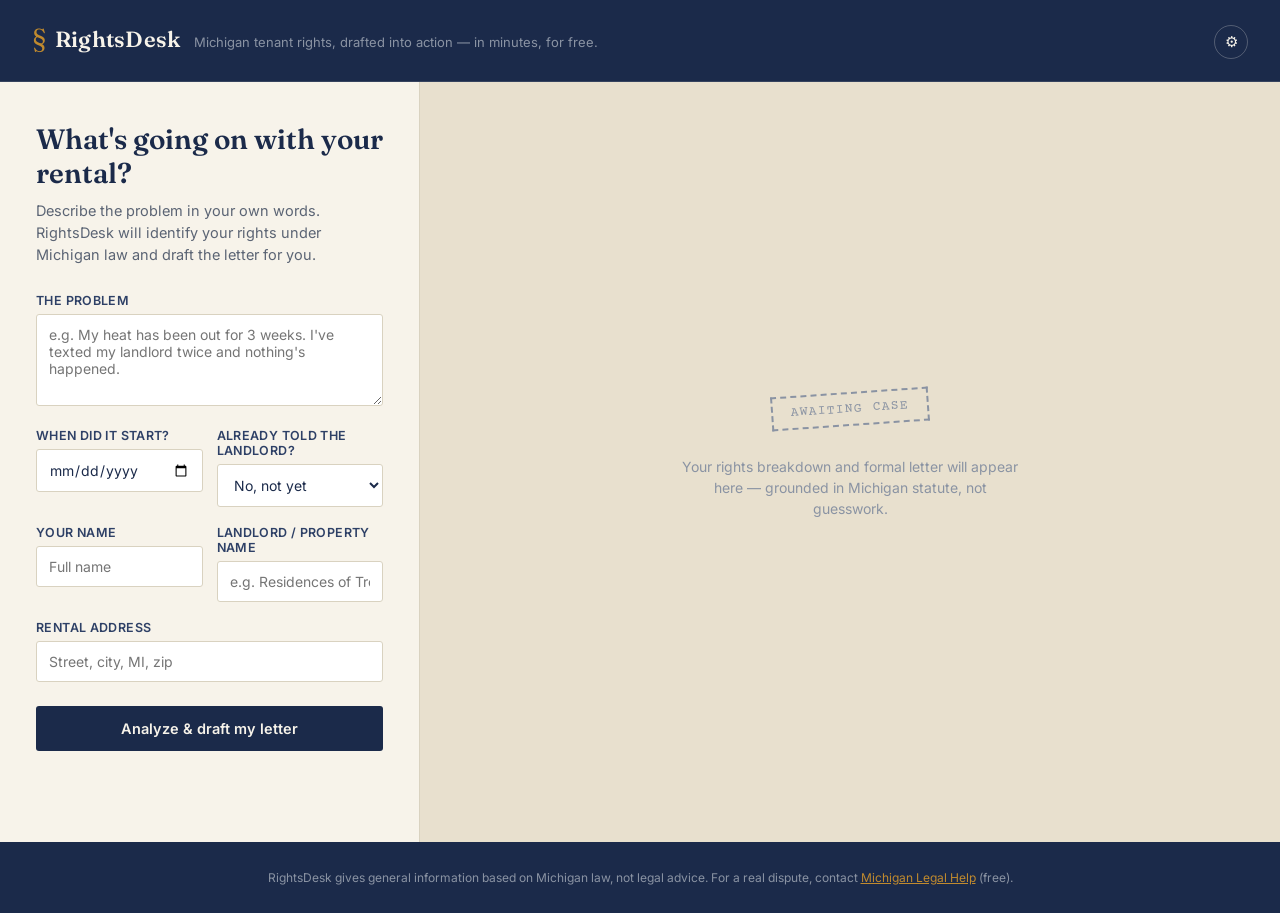
==== index.html @ 95d4bfec "Deploying RightsDesk" ====
<!DOCTYPE html>
<html lang="en">
<head>
<meta charset="UTF-8">
<meta name="viewport" content="width=device-width, initial-scale=1.0">
<title>RightsDesk — Know your rights. Send the letter.</title>
<link rel="preconnect" href="https://fonts.googleapis.com">
<link href="https://fonts.googleapis.com/css2?family=Fraunces:opsz,wght@9..144,400;9..144,500;9..144,600&family=Inter:wght@400;500;600;700&family=Courier+Prime&display=swap" rel="stylesheet">
<link rel="stylesheet" href="style.css">
</head>
<body>

<header class="topbar">
  <div class="brand">
    <span class="brand-mark">§</span>
    <span class="brand-name">RightsDesk</span>
  </div>
  <div class="brand-sub">Michigan tenant rights, drafted into action — in minutes, for free.</div>
  <button id="settingsBtn" class="settings-btn" title="API Key settings">⚙</button>
</header>

<div id="settingsPanel" class="settings-panel hidden">
  <label for="apiKeyInput">Local dev key (only for testing on your own machine)</label>
  <input type="password" id="apiKeyInput" placeholder="Paste a free key from aistudio.google.com/apikey">
  <button id="saveKeyBtn">Save</button>
  <p class="settings-note">Leave empty on the real deployed site — visitors don't need a key, the server handles it. Only fill this in for local testing in VS Code.</p>
</div>

<main class="workspace">

  <!-- LEFT: intake -->
  <section class="intake" aria-label="Describe your situation">
    <h1>What's going on with your rental?</h1>
    <p class="lede">Describe the problem in your own words. RightsDesk will identify your rights under Michigan law and draft the letter for you.</p>

    <form id="intakeForm">
      <div class="field">
        <label for="issue">The problem</label>
        <textarea id="issue" rows="4" placeholder="e.g. My heat has been out for 3 weeks. I've texted my landlord twice and nothing's happened." required></textarea>
      </div>

      <div class="field-row">
        <div class="field">
          <label for="startDate">When did it start?</label>
          <input type="date" id="startDate">
        </div>
        <div class="field">
          <label for="notifiedBefore">Already told the landlord?</label>
          <select id="notifiedBefore">
            <option value="no">No, not yet</option>
            <option value="verbal">Yes, verbally / by text</option>
            <option value="written">Yes, in writing already</option>
          </select>
        </div>
      </div>

      <div class="field-row">
        <div class="field">
          <label for="tenantName">Your name</label>
          <input type="text" id="tenantName" placeholder="Full name">
        </div>
        <div class="field">
          <label for="landlordName">Landlord / property name</label>
          <input type="text" id="landlordName" placeholder="e.g. Residences of Troy Apartments">
        </div>
      </div>

      <div class="field">
        <label for="address">Rental address</label>
        <input type="text" id="address" placeholder="Street, city, MI, zip">
      </div>

      <button type="submit" id="analyzeBtn" class="primary-btn">
        <span class="btn-label">Analyze &amp; draft my letter</span>
      </button>
    </form>

    <div id="statusLine" class="status-line" aria-live="polite"></div>
  </section>

  <!-- RIGHT: result -->
  <section class="result" aria-label="Your rights and drafted letter">

    <div id="emptyState" class="empty-state">
      <div class="stamp-empty">AWAITING CASE</div>
      <p>Your rights breakdown and formal letter will appear here — grounded in Michigan statute, not guesswork.</p>
    </div>

    <div id="resultContent" class="result-content hidden">

      <div class="rights-box">
        <h2>Your rights, in plain English</h2>
        <div id="rightsExplanation"></div>
      </div>

      <div class="letter-wrap">
        <div class="stamp" id="letterStamp">DRAFT</div>
        <div class="letter-paper" id="letterPaper">
          <div class="letter-body" id="letterBody"></div>
        </div>
      </div>

      <div class="actions">
        <button id="copyBtn" class="secondary-btn">Copy letter</button>
        <button id="emailBtn" class="secondary-btn">Open as email</button>
      </div>

      <div class="escalation-box" id="escalationBox">
        <h2>If this doesn't get fixed</h2>
        <div id="escalationSteps"></div>
      </div>
    </div>
  </section>

</main>

<footer class="footer">
  <p>RightsDesk gives general information based on Michigan law, not legal advice. For a real dispute, contact <a href="https://michiganlegalhelp.org" target="_blank" rel="noopener">Michigan Legal Help</a> (free).</p>
</footer>

<script src="app.js"></script>
</body>
</html>
---- style.css ----
:root {
  --ink: #1B2A4A;
  --ink-soft: #2E4066;
  --paper: #F7F3EA;
  --paper-shadow: #E8E0CE;
  --brass: #C08A2E;
  --brass-dim: #A97A28;
  --alert: #B4432F;
  --slate: #5B6474;
  --slate-light: #8A93A3;
  --line: #D9D2C0;

  --serif: 'Fraunces', Georgia, serif;
  --sans: 'Inter', -apple-system, sans-serif;
  --mono: 'Courier Prime', 'Courier New', monospace;
}

* { box-sizing: border-box; }

html, body {
  margin: 0;
  padding: 0;
  background: var(--ink);
  color: var(--ink);
  font-family: var(--sans);
}

/* ---------- Topbar ---------- */

.topbar {
  display: flex;
  align-items: baseline;
  gap: 14px;
  padding: 22px 32px;
  background: var(--ink);
  color: var(--paper);
  border-bottom: 1px solid rgba(247,243,234,0.12);
  position: relative;
}

.brand { display: flex; align-items: baseline; gap: 8px; }

.brand-mark {
  font-family: var(--serif);
  font-size: 26px;
  color: var(--brass);
}

.brand-name {
  font-family: var(--serif);
  font-weight: 600;
  font-size: 22px;
  letter-spacing: 0.01em;
}

.brand-sub {
  font-size: 13px;
  color: var(--slate-light);
  font-weight: 400;
}

.settings-btn {
  margin-left: auto;
  background: none;
  border: 1px solid rgba(247,243,234,0.25);
  color: var(--paper);
  border-radius: 50%;
  width: 34px;
  height: 34px;
  cursor: pointer;
  font-size: 15px;
}
.settings-btn:hover { border-color: var(--brass); color: var(--brass); }

.settings-panel {
  position: absolute;
  top: 68px;
  right: 32px;
  background: var(--paper);
  padding: 18px 20px;
  border-radius: 4px;
  box-shadow: 0 12px 30px rgba(0,0,0,0.35);
  z-index: 20;
  width: 300px;
}
.settings-panel.hidden { display: none; }
.settings-panel label { display: block; font-size: 12.5px; color: var(--slate); margin-bottom: 8px; }
.settings-panel a { color: var(--brass-dim); }
.settings-panel input {
  width: 100%;
  padding: 9px 10px;
  border: 1px solid var(--line);
  border-radius: 3px;
  font-family: var(--sans);
  margin-bottom: 10px;
}
.settings-panel button {
  background: var(--ink);
  color: var(--paper);
  border: none;
  padding: 8px 16px;
  border-radius: 3px;
  cursor: pointer;
  font-size: 13px;
}
.settings-note { font-size: 11px; color: var(--slate-light); margin: 10px 0 0; }

/* ---------- Workspace ---------- */

.workspace {
  display: grid;
  grid-template-columns: 420px 1fr;
  min-height: calc(100vh - 140px);
  background: var(--paper);
}

@media (max-width: 900px) {
  .workspace { grid-template-columns: 1fr; }
}

.intake {
  padding: 40px 36px;
  border-right: 1px solid var(--line);
  background: var(--paper);
}

.intake h1 {
  font-family: var(--serif);
  font-size: 28px;
  font-weight: 600;
  margin: 0 0 10px;
  color: var(--ink);
}

.lede {
  color: var(--slate);
  font-size: 14.5px;
  line-height: 1.5;
  margin: 0 0 28px;
}

.field { margin-bottom: 18px; }
.field-row { display: flex; gap: 14px; }
.field-row .field { flex: 1; }

label {
  display: block;
  font-size: 12.5px;
  font-weight: 600;
  color: var(--ink-soft);
  margin-bottom: 6px;
  text-transform: uppercase;
  letter-spacing: 0.03em;
}

textarea, input[type=text], input[type=date], select {
  width: 100%;
  padding: 11px 12px;
  border: 1px solid var(--line);
  border-radius: 3px;
  background: #fff;
  font-family: var(--sans);
  font-size: 14px;
  color: var(--ink);
}

textarea:focus, input:focus, select:focus {
  outline: none;
  border-color: var(--brass);
  box-shadow: 0 0 0 3px rgba(192,138,46,0.15);
}

.primary-btn {
  width: 100%;
  background: var(--ink);
  color: var(--paper);
  border: none;
  padding: 14px 18px;
  border-radius: 3px;
  font-family: var(--sans);
  font-weight: 600;
  font-size: 14.5px;
  cursor: pointer;
  margin-top: 6px;
  transition: background 0.15s;
}
.primary-btn:hover { background: var(--ink-soft); }
.primary-btn:disabled { opacity: 0.55; cursor: wait; }

.status-line {
  margin-top: 14px;
  font-size: 13px;
  color: var(--brass-dim);
  min-height: 18px;
}

/* ---------- Result ---------- */

.result {
  padding: 40px 44px;
  background: var(--paper-shadow);
  overflow-y: auto;
}

.empty-state {
  height: 100%;
  display: flex;
  flex-direction: column;
  align-items: center;
  justify-content: center;
  text-align: center;
  color: var(--slate-light);
  gap: 16px;
  padding: 40px;
}

.stamp-empty {
  font-family: var(--mono);
  border: 2px dashed var(--slate-light);
  color: var(--slate-light);
  padding: 8px 18px;
  transform: rotate(-4deg);
  font-size: 13px;
  letter-spacing: 0.08em;
}

.empty-state p { max-width: 340px; font-size: 14px; line-height: 1.5; }

.result-content.hidden, .empty-state.hidden { display: none; }

.rights-box {
  background: #fff;
  border: 1px solid var(--line);
  border-left: 4px solid var(--brass);
  padding: 22px 26px;
  border-radius: 4px;
  margin-bottom: 28px;
}

.rights-box h2, .escalation-box h2 {
  font-family: var(--serif);
  font-size: 17px;
  margin: 0 0 12px;
  color: var(--ink);
}

#rightsExplanation ul { margin: 0; padding-left: 20px; }
#rightsExplanation li { margin-bottom: 8px; font-size: 14px; line-height: 1.55; color: var(--ink-soft); }
#rightsExplanation .statute-tag {
  font-family: var(--mono);
  font-size: 11px;
  color: var(--brass-dim);
  background: rgba(192,138,46,0.1);
  padding: 1px 6px;
  border-radius: 3px;
  margin-left: 6px;
}

/* ---------- Letter (signature element) ---------- */

.letter-wrap {
  position: relative;
  margin-bottom: 28px;
}

.stamp {
  position: absolute;
  top: 22px;
  right: 30px;
  font-family: var(--mono);
  font-weight: 700;
  font-size: 13px;
  letter-spacing: 0.12em;
  color: var(--alert);
  border: 2.5px solid var(--alert);
  padding: 5px 12px;
  transform: rotate(6deg);
  border-radius: 3px;
  opacity: 0.85;
  transition: all 0.4s ease;
}
.stamp.ready {
  color: var(--brass-dim);
  border-color: var(--brass-dim);
  transform: rotate(-4deg);
}

.letter-paper {
  background: #fff;
  border: 1px solid var(--line);
  border-radius: 2px;
  box-shadow: 0 8px 24px rgba(27,42,74,0.12);
  padding: 48px 44px;
  min-height: 320px;
}

.letter-body {
  font-family: var(--mono);
  font-size: 13.5px;
  line-height: 1.85;
  color: #23262b;
  white-space: pre-wrap;
}

.actions {
  display: flex;
  gap: 10px;
  margin-bottom: 28px;
}

.secondary-btn {
  background: #fff;
  border: 1px solid var(--ink);
  color: var(--ink);
  padding: 10px 18px;
  border-radius: 3px;
  font-family: var(--sans);
  font-weight: 600;
  font-size: 13.5px;
  cursor: pointer;
}
.secondary-btn:hover { background: var(--ink); color: var(--paper); }

.escalation-box {
  background: #fff;
  border: 1px solid var(--line);
  padding: 22px 26px;
  border-radius: 4px;
}

.escalation-step {
  display: flex;
  gap: 14px;
  padding: 12px 0;
  border-bottom: 1px solid var(--line);
}
.escalation-step:last-child { border-bottom: none; }

.escalation-num {
  font-family: var(--serif);
  font-weight: 600;
  color: var(--brass);
  font-size: 20px;
  min-width: 26px;
}

.escalation-text strong { display: block; font-size: 14px; color: var(--ink); margin-bottom: 3px; }
.escalation-text span { font-size: 13px; color: var(--slate); line-height: 1.5; }

.footer {
  background: var(--ink);
  color: var(--slate-light);
  text-align: center;
  padding: 16px;
  font-size: 12px;
}
.footer a { color: var(--brass); }
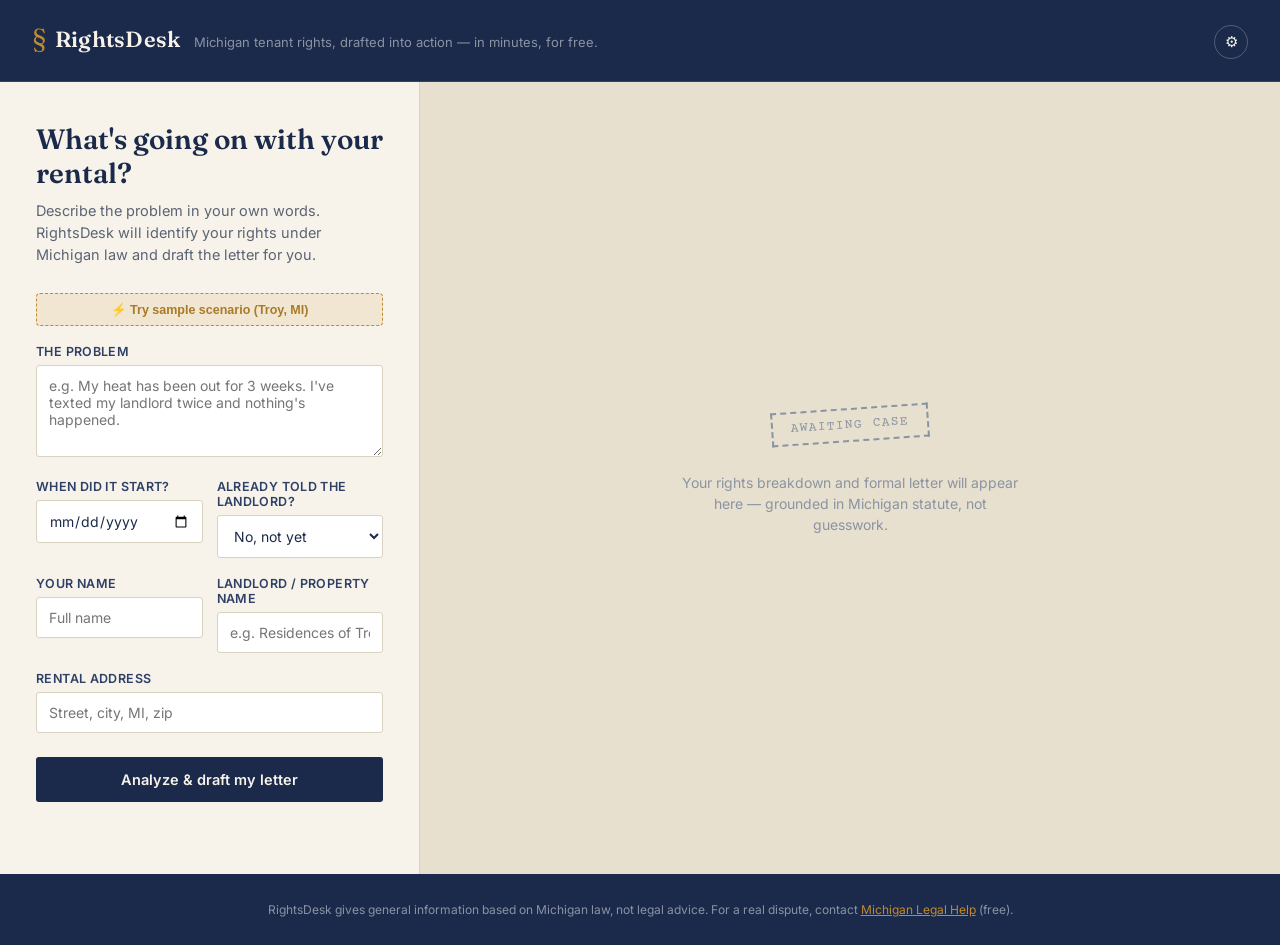
==== commit 59ae3647: "Finalize UI enhancements: demo auto-fill, print, and copy feedback" ====
--- a/index.html
+++ b/index.html
@@ -33,13 +33,15 @@
     <h1>What's going on with your rental?</h1>
     <p class="lede">Describe the problem in your own words. RightsDesk will identify your rights under Michigan law and draft the letter for you.</p>
 
-    <form id="intakeForm">
+<form id="intakeForm">
+      <div class="demo-bar">
+        <button type="button" id="demoBtn" class="demo-btn">⚡ Try sample scenario (Troy, MI)</button>
+      </div>
+
       <div class="field">
         <label for="issue">The problem</label>
         <textarea id="issue" rows="4" placeholder="e.g. My heat has been out for 3 weeks. I've texted my landlord twice and nothing's happened." required></textarea>
-      </div>
-
-      <div class="field-row">
+      </div>      <div class="field-row">
         <div class="field">
           <label for="startDate">When did it start?</label>
           <input type="date" id="startDate">
--- a/style.css
+++ b/style.css
@@ -355,3 +355,43 @@
   font-size: 12px;
 }
 .footer a { color: var(--brass); }
+/* Demo scenario button */
+.demo-bar {
+  margin-bottom: 18px;
+}
+
+.demo-btn {
+  background: rgba(192, 138, 46, 0.12);
+  color: var(--brass-dim);
+  border: 1px dashed var(--brass);
+  padding: 8px 12px;
+  border-radius: 4px;
+  font-size: 12.5px;
+  font-weight: 600;
+  cursor: pointer;
+  width: 100%;
+  text-align: center;
+  transition: all 0.15s ease;
+}
+
+.demo-btn:hover {
+  background: rgba(192, 138, 46, 0.22);
+}
+
+/* Print styling so only the letter prints cleanly */
+@media print {
+  body * {
+    visibility: hidden;
+  }
+  .letter-paper, .letter-paper * {
+    visibility: visible;
+  }
+  .letter-paper {
+    position: absolute;
+    left: 0;
+    top: 0;
+    width: 100%;
+    box-shadow: none;
+    border: none;
+  }
+}
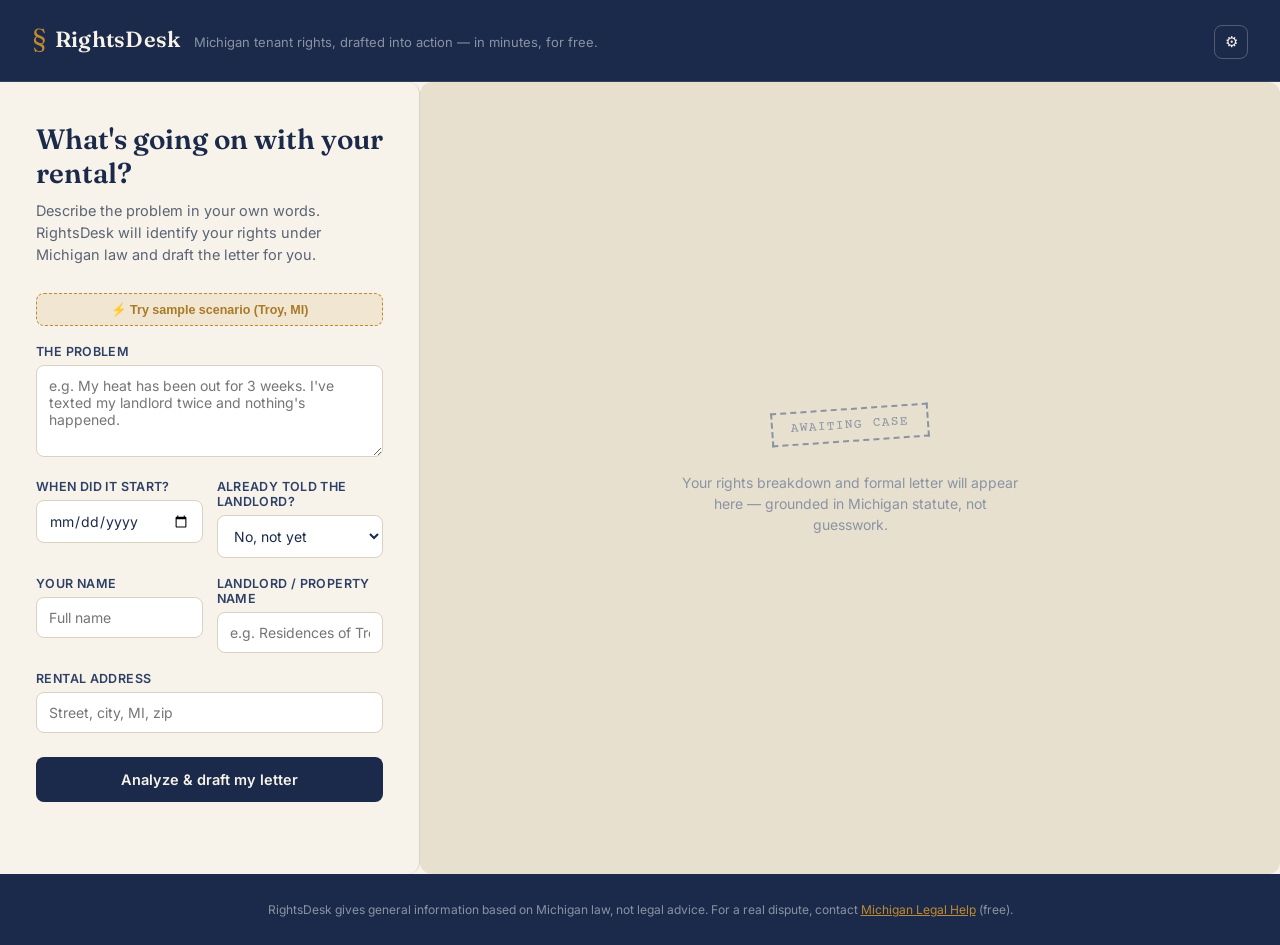
==== commit ad6b43b3: "Add print feature with clean print stylesheet" ====
--- a/index.html
+++ b/index.html
@@ -104,6 +104,7 @@
 
       <div class="actions">
         <button id="copyBtn" class="secondary-btn">Copy letter</button>
+        <button id="printBtn" class="secondary-btn">🖨️ Print / Save PDF</button>
         <button id="emailBtn" class="secondary-btn">Open as email</button>
       </div>
 
--- a/style.css
+++ b/style.css
@@ -394,4 +394,55 @@
     box-shadow: none;
     border: none;
   }
-}+}
+/* --- Sleek Rounded Corners Override --- */
+
+/* Main Containers & Cards */
+.intake, 
+.result, 
+.settings-panel,
+.letter-paper {
+  border-radius: 12px !important;
+}
+
+/* Form Inputs, Textareas, and Select Dropdowns */
+input, 
+textarea, 
+select {
+  border-radius: 8px !important;
+}
+
+/* All Buttons */
+button,
+.demo-btn,
+.secondary-btn,
+.primary-btn {
+  border-radius: 8px !important;
+}
+/* --- PRINT STYLING --- */
+@media print {
+  /* Hide all website elements by default */
+  body * {
+    visibility: hidden;
+  }
+
+  /* Reveal ONLY the letter paper and its child text */
+  .letter-paper, 
+  .letter-paper * {
+    visibility: visible;
+  }
+
+  /* Force letter paper to fill the page cleanly without shadows or borders */
+  .letter-paper {
+    position: absolute;
+    left: 0;
+    top: 0;
+    width: 100%;
+    margin: 0;
+    padding: 20px;
+    box-shadow: none !important;
+    border: none !important;
+    background: #ffffff !important;
+    color: #000000 !important;
+  }
+}
